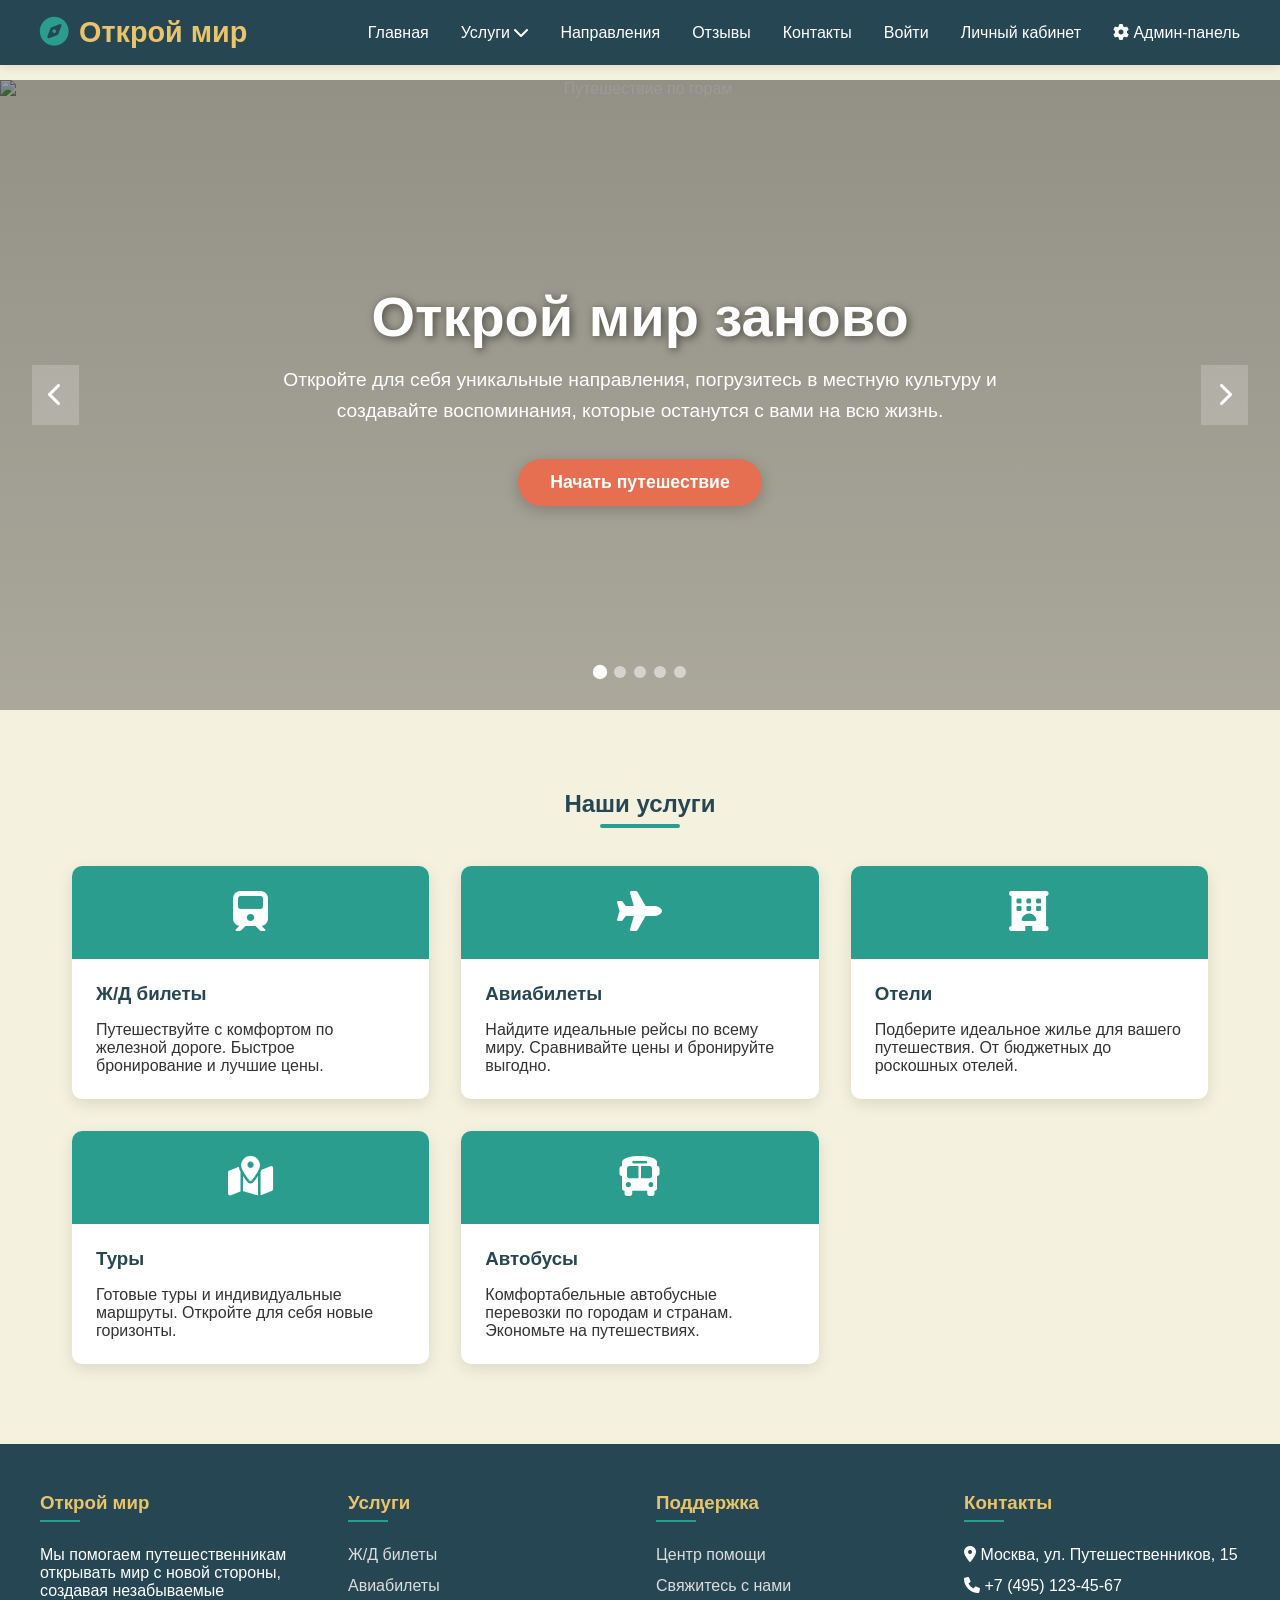
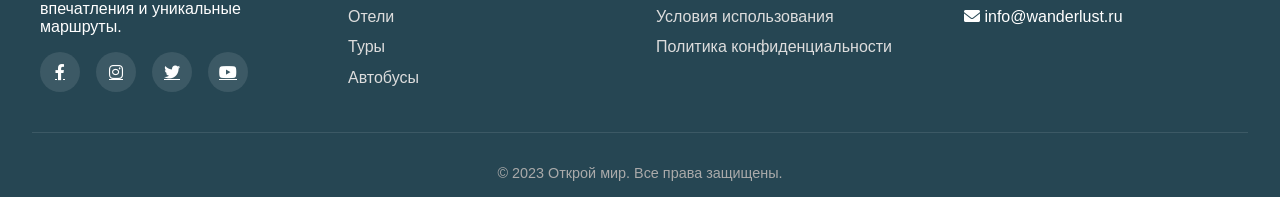
==== index.html @ caade9a3 "Add files via upload" ====
<!DOCTYPE html>
<html lang="ru">
<head>
    <meta charset="UTF-8">
    <meta name="viewport" content="width=device-width, initial-scale=1.0">
    <title>Открой мир</title>
    <link rel="stylesheet" href="style.css">
    <link rel="stylesheet" href="https://cdnjs.cloudflare.com/ajax/libs/font-awesome/6.0.0/css/all.min.css">
    <meta name="yandex-verification" content="4f21a537f930b356" />
    
</head>
<body>
    <header id="header">
        <nav>
            <a href="index.html" class="logo">
                <i class="fas fa-compass"></i>
                Открой мир
            </a>
            <ul class="nav-links">
                <li><a href="index.html">Главная</a></li>
                <li class="dropdown">
                    <a href="#">Услуги <i class="fas fa-chevron-down"></i></a>
                    <div class="dropdown-content">
                        <a href="trains.html"><i class="fas fa-train"></i> Ж/Д билеты</a>
                        <a href="flights.html"><i class="fas fa-plane"></i> Авиабилеты</a>
                        <a href="hotels.html"><i class="fas fa-hotel"></i> Отели</a>
                        <a href="tours.html"><i class="fas fa-map-marked-alt"></i> Туры</a>
                        <a href="buses.html"><i class="fas fa-bus"></i> Автобусы</a>
                    </div>
                </li>
                <li><a href="destinations.html">Направления</a></li>
                <li><a href="reviews.html">Отзывы</a></li>
                <li><a href="#contact">Контакты</a></li>
                <li><a href="login.html">Войти</a></li>
                <li><a href="profile.html">Личный кабинет</a></li>
                <li><a href="admin.html" class="admin-link"><i class="fas fa-cog"></i> Админ-панель</a></li>
            </ul>
            <div class="menu-toggle">
                <i class="fas fa-bars"></i>
            </div>
        </nav>
    </header>

    <div class="page-container">
        <!-- Слайдер -->
        <section class="slider">
            <div class="slides">
                <div class="slide active">
                    <img src="https://i.pinimg.com/1200x/8a/2b/d1/8a2bd1bc0a38f39e1289760da2ba0c3d.jpg" alt="Путешествие по горам" class="slide-image">
                    <div class="slide-content">
                        <h1>Открой мир заново</h1>
                        <p>Откройте для себя уникальные направления, погрузитесь в местную культуру и создавайте воспоминания, которые останутся с вами на всю жизнь.</p>
                        <a href="#services" class="cta-button">Начать путешествие</a>
                    </div>
                </div>
                <div class="slide">
                    <img src="https://avatars.mds.yandex.net/i?id=07c6a19a7b480c568d8cd182309c8db8_l-9245043-images-thumbs&n=13" alt="Природа и горы" class="slide-image">
                    <div class="slide-content">
                        <h1>Новые горизонты</h1>
                        <p>Исследуйте неизведанные места и откройте для себя удивительные уголки нашей планеты.</p>
                        <a href="#services" class="cta-button">Исследовать</a>
                    </div>
                </div>
                <div class="slide">
                    <img src="https://cdn.images.express.co.uk/img/dynamic/25/1200x630/5568655.jpg" alt="Пляж и океан" class="slide-image">
                    <div class="slide-content">
                        <h1>Путешествуйте с комфортом</h1>
                        <p>Мы позаботимся о всех деталях вашего путешествия, чтобы вы могли наслаждаться каждым моментом.</p>
                        <a href="#services" class="cta-button">Подробнее</a>
                    </div>
                </div>
                <div class="slide">
                    <img src="https://i.pinimg.com/736x/02/1e/33/021e33fab73c2cb0a5cd5e0515793493.jpg" alt="Городской пейзаж" class="slide-image">
                    <div class="slide-content">
                        <h1>Города мечты</h1>
                        <p>Откройте для себя самые красивые города мира и погрузитесь в их уникальную атмосферу.</p>
                        <a href="#services" class="cta-button">Узнать больше</a>
                    </div>
                </div>
                <div class="slide">
                    <img src="https://i.pinimg.com/originals/dc/d3/4c/dcd34c302734aabe3c4fcc7e6b33fa7d.jpg" alt="Лес и природа" class="slide-image">
                    <div class="slide-content">
                        <h1>Природные чудеса</h1>
                        <p>Восхититесь красотой природных ландшафтов и откройте для себя скрытые жемчужины нашей планеты.</p>
                        <a href="#services" class="cta-button">Открыть</a>
                    </div>
                </div>
            </div>
            <button class="slider-btn prev-btn">
                <i class="fas fa-chevron-left"></i>
            </button>
            <button class="slider-btn next-btn">
                <i class="fas fa-chevron-right"></i>
            </button>
            <div class="slider-dots"></div>
        </section>

        <section class="services" id="services">
            <h2 class="section-title">Наши услуги</h2>
            <div class="services-grid">
                <a href="trains.html" class="service-card">
                    <div class="service-icon">
                        <i class="fas fa-train"></i>
                    </div>
                    <div class="service-content">
                        <h3>Ж/Д билеты</h3>
                        <p>Путешествуйте с комфортом по железной дороге. Быстрое бронирование и лучшие цены.</p>
                    </div>
                </a>
                <a href="flights.html" class="service-card">
                    <div class="service-icon">
                        <i class="fas fa-plane"></i>
                    </div>
                    <div class="service-content">
                        <h3>Авиабилеты</h3>
                        <p>Найдите идеальные рейсы по всему миру. Сравнивайте цены и бронируйте выгодно.</p>
                    </div>
                </a>
                <a href="hotels.html" class="service-card">
                    <div class="service-icon">
                        <i class="fas fa-hotel"></i>
                    </div>
                    <div class="service-content">
                        <h3>Отели</h3>
                        <p>Подберите идеальное жилье для вашего путешествия. От бюджетных до роскошных отелей.</p>
                    </div>
                </a>
                <a href="tours.html" class="service-card">
                    <div class="service-icon">
                        <i class="fas fa-map-marked-alt"></i>
                    </div>
                    <div class="service-content">
                        <h3>Туры</h3>
                        <p>Готовые туры и индивидуальные маршруты. Откройте для себя новые горизонты.</p>
                    </div>
                </a>
                <a href="buses.html" class="service-card">
                    <div class="service-icon">
                        <i class="fas fa-bus"></i>
                    </div>
                    <div class="service-content">
                        <h3>Автобусы</h3>
                        <p>Комфортабельные автобусные перевозки по городам и странам. Экономьте на путешествиях.</p>
                    </div>
                </a>
            </div>
        </section>
    </div>

    <footer id="contact">
        <div class="footer-content">
            <div class="footer-column">
                <h3>Открой мир</h3>
                <p>Мы помогаем путешественникам открывать мир с новой стороны, создавая незабываемые впечатления и уникальные маршруты.</p>
                <div class="social-links">
                    <a href="#"><i class="fab fa-facebook-f"></i></a>
                    <a href="#"><i class="fab fa-instagram"></i></a>
                    <a href="#"><i class="fab fa-twitter"></i></a>
                    <a href="#"><i class="fab fa-youtube"></i></a>
                </div>
            </div>
            <div class="footer-column">
                <h3>Услуги</h3>
                <ul class="footer-links">
                    <li><a href="trains.html">Ж/Д билеты</a></li>
                    <li><a href="flights.html">Авиабилеты</a></li>
                    <li><a href="hotels.html">Отели</a></li>
                    <li><a href="tours.html">Туры</a></li>
                    <li><a href="buses.html">Автобусы</a></li>
                </ul>
            </div>
            <div class="footer-column">
                <h3>Поддержка</h3>
                <ul class="footer-links">
                    <li><a href="#">Центр помощи</a></li>
                    <li><a href="#">Свяжитесь с нами</a></li>
                    <li><a href="#">Условия использования</a></li>
                    <li><a href="#">Политика конфиденциальности</a></li>
                </ul>
            </div>
            <div class="footer-column">
                <h3>Контакты</h3>
                <ul class="footer-links">
                    <li><i class="fas fa-map-marker-alt"></i> Москва, ул. Путешественников, 15</li>
                    <li><i class="fas fa-phone"></i> +7 (495) 123-45-67</li>
                    <li><i class="fas fa-envelope"></i> info@wanderlust.ru</li>
                </ul>
            </div>
        </div>
        <div class="copyright">
            <p>&copy; 2023 Открой мир. Все права защищены.</p>
        </div>
    </footer>

    <script>
        // Слайдер
        class Slider {
            constructor() {
                this.slides = document.querySelectorAll('.slide');
                this.dotsContainer = document.querySelector('.slider-dots');
                this.prevBtn = document.querySelector('.prev-btn');
                this.nextBtn = document.querySelector('.next-btn');
                this.currentSlide = 0;
                this.autoSlideInterval = null;
                this.autoSlideDelay = 5000;

                this.init();
            }

            init() {
                this.createDots();
                this.addEventListeners();
                this.startAutoSlide();
                this.showSlide(this.currentSlide);
            }

            createDots() {
                this.slides.forEach((_, index) => {
                    const dot = document.createElement('span');
                    dot.classList.add('dot');
                    if (index === 0) dot.classList.add('active');
                    dot.addEventListener('click', () => this.showSlide(index));
                    this.dotsContainer.appendChild(dot);
                });
            }

            addEventListeners() {
                this.prevBtn.addEventListener('click', () => this.prevSlide());
                this.nextBtn.addEventListener('click', () => this.nextSlide());

                // Пауза авто-переключения при наведении
                const slider = document.querySelector('.slider');
                slider.addEventListener('mouseenter', () => this.stopAutoSlide());
                slider.addEventListener('mouseleave', () => this.startAutoSlide());
            }

            showSlide(index) {
                this.slides.forEach(slide => slide.classList.remove('active'));
                document.querySelectorAll('.dot').forEach(dot => dot.classList.remove('active'));

                this.currentSlide = index;
                this.slides[this.currentSlide].classList.add('active');
                document.querySelectorAll('.dot')[this.currentSlide].classList.add('active');
            }

            nextSlide() {
                let next = this.currentSlide + 1;
                if (next >= this.slides.length) next = 0;
                this.showSlide(next);
            }

            prevSlide() {
                let prev = this.currentSlide - 1;
                if (prev < 0) prev = this.slides.length - 1;
                this.showSlide(prev);
            }

            startAutoSlide() {
                this.autoSlideInterval = setInterval(() => {
                    this.nextSlide();
                }, this.autoSlideDelay);
            }

            stopAutoSlide() {
                if (this.autoSlideInterval) {
                    clearInterval(this.autoSlideInterval);
                }
            }
        }

        // Инициализация слайдера
        document.addEventListener('DOMContentLoaded', () => {
            new Slider();
        });

        // Существующий код
        document.querySelector('.menu-toggle').addEventListener('click', function() {
            document.querySelector('.nav-links').classList.toggle('active');
        });

        window.addEventListener('scroll', function() {
            const header = document.getElementById('header');
            if (window.scrollY > 50) {
                header.classList.add('header-scrolled');
            } else {
                header.classList.remove('header-scrolled');
            }
        });

        document.querySelectorAll('a[href^="#"]').forEach(anchor => {
            anchor.addEventListener('click', function(e) {
                e.preventDefault();
                
                const targetId = this.getAttribute('href');
                if (targetId === '#') return;
                
                const targetElement = document.querySelector(targetId);
                if (targetElement) {
                    window.scrollTo({
                        top: targetElement.offsetTop - 80,
                        behavior: 'smooth'
                    });
                    document.querySelector('.nav-links').classList.remove('active');
                }
            });
        });

        function checkVisibility() {
            const cards = document.querySelectorAll('.service-card');
            
            cards.forEach((card, index) => {
                const rect = card.getBoundingClientRect();
                const isVisible = rect.top < window.innerHeight - 100;
                
                if (isVisible) {
                    setTimeout(() => {
                        card.classList.add('visible');
                    }, index * 200);
                }
            });
        }

        checkVisibility();
        window.addEventListener('scroll', checkVisibility);
    </script>
</body>
</html>
---- style.css ----
:root {
    --primary: #2A9D8F;
    --secondary: #E9C46A;
    --accent: #E76F51;
    --dark: #264653;
    --light: #F4F1DE;
    --text: #333333;
}

* {
    margin: 0;
    padding: 0;
    box-sizing: border-box;
    font-family: 'Segoe UI', Tahoma, Geneva, Verdana, sans-serif;
}

body {
    background-color: var(--light);
    color: var(--text);
    overflow-x: hidden;
}

/* Header & Navigation */
header {
    background-color: var(--dark);
    color: white;
    padding: 1rem 2rem;
    position: fixed;
    width: 100%;
    top: 0;
    z-index: 1000;
    box-shadow: 0 2px 10px rgba(0, 0, 0, 0.1);
    transition: all 0.3s ease;
}

.header-scrolled {
    padding: 0.5rem 2rem;
    background-color: rgba(38, 70, 83, 0.95);
}

nav {
    display: flex;
    justify-content: space-between;
    align-items: center;
    max-width: 1200px;
    margin: 0 auto;
}

.logo {
    font-size: 1.8rem;
    font-weight: 700;
    color: var(--secondary);
    display: flex;
    align-items: center;
    text-decoration: none;
}

.logo i {
    margin-right: 10px;
    color: var(--primary);
}

.nav-links {
    display: flex;
    list-style: none;
}

.nav-links li {
    margin-left: 2rem;
    position: relative;
}

.nav-links a {
    color: white;
    text-decoration: none;
    font-weight: 500;
    transition: color 0.3s;
    position: relative;
}

.nav-links a:hover {
    color: var(--secondary);
}

.nav-links a::after {
    content: '';
    position: absolute;
    width: 0;
    height: 2px;
    bottom: -5px;
    left: 0;
    background-color: var(--secondary);
    transition: width 0.3s;
}

.nav-links a:hover::after {
    width: 100%;
}

.dropdown {
    position: relative;
}

.dropdown-content {
    display: none;
    position: absolute;
    background-color: white;
    min-width: 200px;
    box-shadow: 0 8px 16px rgba(0,0,0,0.2);
    z-index: 1;
    border-radius: 5px;
    top: 100%;
    left: 0;
}

.dropdown-content a {
    color: var(--dark);
    padding: 12px 16px;
    text-decoration: none;
    display: block;
    transition: background-color 0.3s;
}

.dropdown-content a:hover {
    background-color: var(--light);
    color: var(--dark);
}

.dropdown:hover .dropdown-content {
    display: block;
}

.menu-toggle {
    display: none;
    cursor: pointer;
    font-size: 1.5rem;
}

/* Page Container */
.page-container {
    margin-top: 80px;
    min-height: calc(100vh - 200px);
}

/* Slider Section */
.slider {
    position: relative;
    height: 70vh;
    overflow: hidden;
}

.slides {
    position: relative;
    width: 100%;
    height: 100%;
}

.slide {
    position: absolute;
    top: 0;
    left: 0;
    width: 100%;
    height: 100%;
    opacity: 0;
    transition: opacity 1s ease-in-out;
    display: flex;
    align-items: center;
    justify-content: center;
    text-align: center;
    color: white;
}

.slide.active {
    opacity: 1;
}

.slide-image {
    position: absolute;
    top: 0;
    left: 0;
    width: 100%;
    height: 100%;
    object-fit: cover;
    z-index: -1;
}

.slide::after {
    content: '';
    position: absolute;
    top: 0;
    left: 0;
    width: 100%;
    height: 100%;
    background: linear-gradient(rgba(0, 0, 0, 0.4), rgba(0, 0, 0, 0.3));
    z-index: 0;
}

.slide-content {
    max-width: 800px;
    padding: 0 2rem;
    animation: fadeInUp 1s ease-out;
    position: relative;
    z-index: 1;
}

.slide h1 {
    font-size: 3.5rem;
    margin-bottom: 1rem;
    text-shadow: 2px 2px 8px rgba(0, 0, 0, 0.5);
}

.slide p {
    font-size: 1.2rem;
    margin-bottom: 2rem;
    line-height: 1.6;
}

.cta-button {
    display: inline-block;
    background-color: var(--accent);
    color: white;
    padding: 0.8rem 2rem;
    border-radius: 50px;
    text-decoration: none;
    font-weight: 600;
    font-size: 1.1rem;
    transition: all 0.3s;
    box-shadow: 0 4px 15px rgba(0, 0, 0, 0.2);
}

.cta-button:hover {
    background-color: var(--primary);
    transform: translateY(-3px);
    box-shadow: 0 6px 20px rgba(0, 0, 0, 0.3);
}

.slider-btn {
    position: absolute;
    top: 50%;
    transform: translateY(-50%);
    background: rgba(255, 255, 255, 0.2);
    border: none;
    color: white;
    font-size: 1.5rem;
    padding: 1rem;
    cursor: pointer;
    transition: all 0.3s;
    backdrop-filter: blur(5px);
    z-index: 10;
}

.slider-btn:hover {
    background: rgba(255, 255, 255, 0.3);
}

.prev-btn {
    left: 2rem;
}

.next-btn {
    right: 2rem;
}

.slider-dots {
    position: absolute;
    bottom: 2rem;
    left: 50%;
    transform: translateX(-50%);
    display: flex;
    gap: 0.5rem;
    z-index: 10;
}

.dot {
    width: 12px;
    height: 12px;
    border-radius: 50%;
    background: rgba(255, 255, 255, 0.5);
    cursor: pointer;
    transition: all 0.3s;
}

.dot.active {
    background: white;
    transform: scale(1.2);
}

/* Services Section */
.services {
    padding: 5rem 2rem;
    max-width: 1200px;
    margin: 0 auto;
}

.section-title {
    text-align: center;
    margin-bottom: 3rem;
    color: var(--dark);
    position: relative;
}

.section-title::after {
    content: '';
    position: absolute;
    width: 80px;
    height: 4px;
    background-color: var(--primary);
    bottom: -10px;
    left: 50%;
    transform: translateX(-50%);
    border-radius: 2px;
}

.services-grid {
    display: grid;
    grid-template-columns: repeat(auto-fit, minmax(300px, 1fr));
    gap: 2rem;
}

.service-card {
    background: white;
    border-radius: 10px;
    overflow: hidden;
    box-shadow: 0 5px 15px rgba(0, 0, 0, 0.1);
    transition: transform 0.3s, box-shadow 0.3s;
    text-decoration: none;
    color: inherit;
    display: block;
    opacity: 0;
    transform: translateY(30px);
}

.service-card.visible {
    opacity: 1;
    transform: translateY(0);
}

.service-card:hover {
    transform: translateY(-10px);
    box-shadow: 0 15px 30px rgba(0, 0, 0, 0.15);
}

.service-icon {
    background-color: var(--primary);
    color: white;
    font-size: 2.5rem;
    padding: 1.5rem;
    text-align: center;
}

.service-content {
    padding: 1.5rem;
}

.service-content h3 {
    margin-bottom: 1rem;
    color: var(--dark);
}

/* Footer */
footer {
    background-color: var(--dark);
    color: white;
    padding: 3rem 2rem 1rem;
}

.footer-content {
    max-width: 1200px;
    margin: 0 auto;
    display: grid;
    grid-template-columns: repeat(auto-fit, minmax(250px, 1fr));
    gap: 2rem;
    margin-bottom: 2rem;
}

.footer-column h3 {
    margin-bottom: 1.5rem;
    color: var(--secondary);
    position: relative;
    padding-bottom: 0.5rem;
}

.footer-column h3::after {
    content: '';
    position: absolute;
    left: 0;
    bottom: 0;
    width: 40px;
    height: 2px;
    background-color: var(--primary);
}

.footer-links {
    list-style: none;
}

.footer-links li {
    margin-bottom: 0.8rem;
}

.footer-links a {
    color: #ddd;
    text-decoration: none;
    transition: color 0.3s;
}

.footer-links a:hover {
    color: var(--secondary);
}

.social-links {
    display: flex;
    gap: 1rem;
    margin-top: 1rem;
}

.social-links a {
    display: flex;
    align-items: center;
    justify-content: center;
    width: 40px;
    height: 40px;
    background-color: rgba(255, 255, 255, 0.1);
    border-radius: 50%;
    color: white;
    transition: all 0.3s;
}

.social-links a:hover {
    background-color: var(--primary);
    transform: translateY(-3px);
}

.copyright {
    text-align: center;
    padding-top: 2rem;
    border-top: 1px solid rgba(255, 255, 255, 0.1);
    font-size: 0.9rem;
    color: #aaa;
}

/* Animations */
@keyframes fadeInUp {
    from {
        opacity: 0;
        transform: translateY(30px);
    }
    to {
        opacity: 1;
        transform: translateY(0);
    }
}

/* Responsive Design */
@media (max-width: 768px) {
    .nav-links {
        display: none;
        position: absolute;
        top: 100%;
        left: 0;
        width: 100%;
        background-color: var(--dark);
        flex-direction: column;
        padding: 1rem 0;
        box-shadow: 0 5px 10px rgba(0, 0, 0, 0.1);
    }

    .nav-links.active {
        display: flex;
    }

    .nav-links li {
        margin: 0.5rem 2rem;
    }

    .dropdown-content {
        position: static;
        box-shadow: none;
        background-color: rgba(255, 255, 255, 0.1);
    }

    .dropdown-content a {
        color: white;
        padding-left: 2rem;
    }

    .menu-toggle {
        display: block;
    }

    .slider {
        height: 60vh;
    }

    .slide h1 {
        font-size: 2.5rem;
    }

    .slider-btn {
        padding: 0.7rem;
        font-size: 1.2rem;
    }

    .prev-btn {
        left: 1rem;
    }

    .next-btn {
        right: 1rem;
    }
}

@media (max-width: 480px) {
    .slider {
        height: 50vh;
    }
    
    .slide h1 {
        font-size: 2rem;
    }
    
    .slide p {
        font-size: 1rem;
    }
    
    .cta-button {
        padding: 0.6rem 1.5rem;
        font-size: 1rem;
    }
}
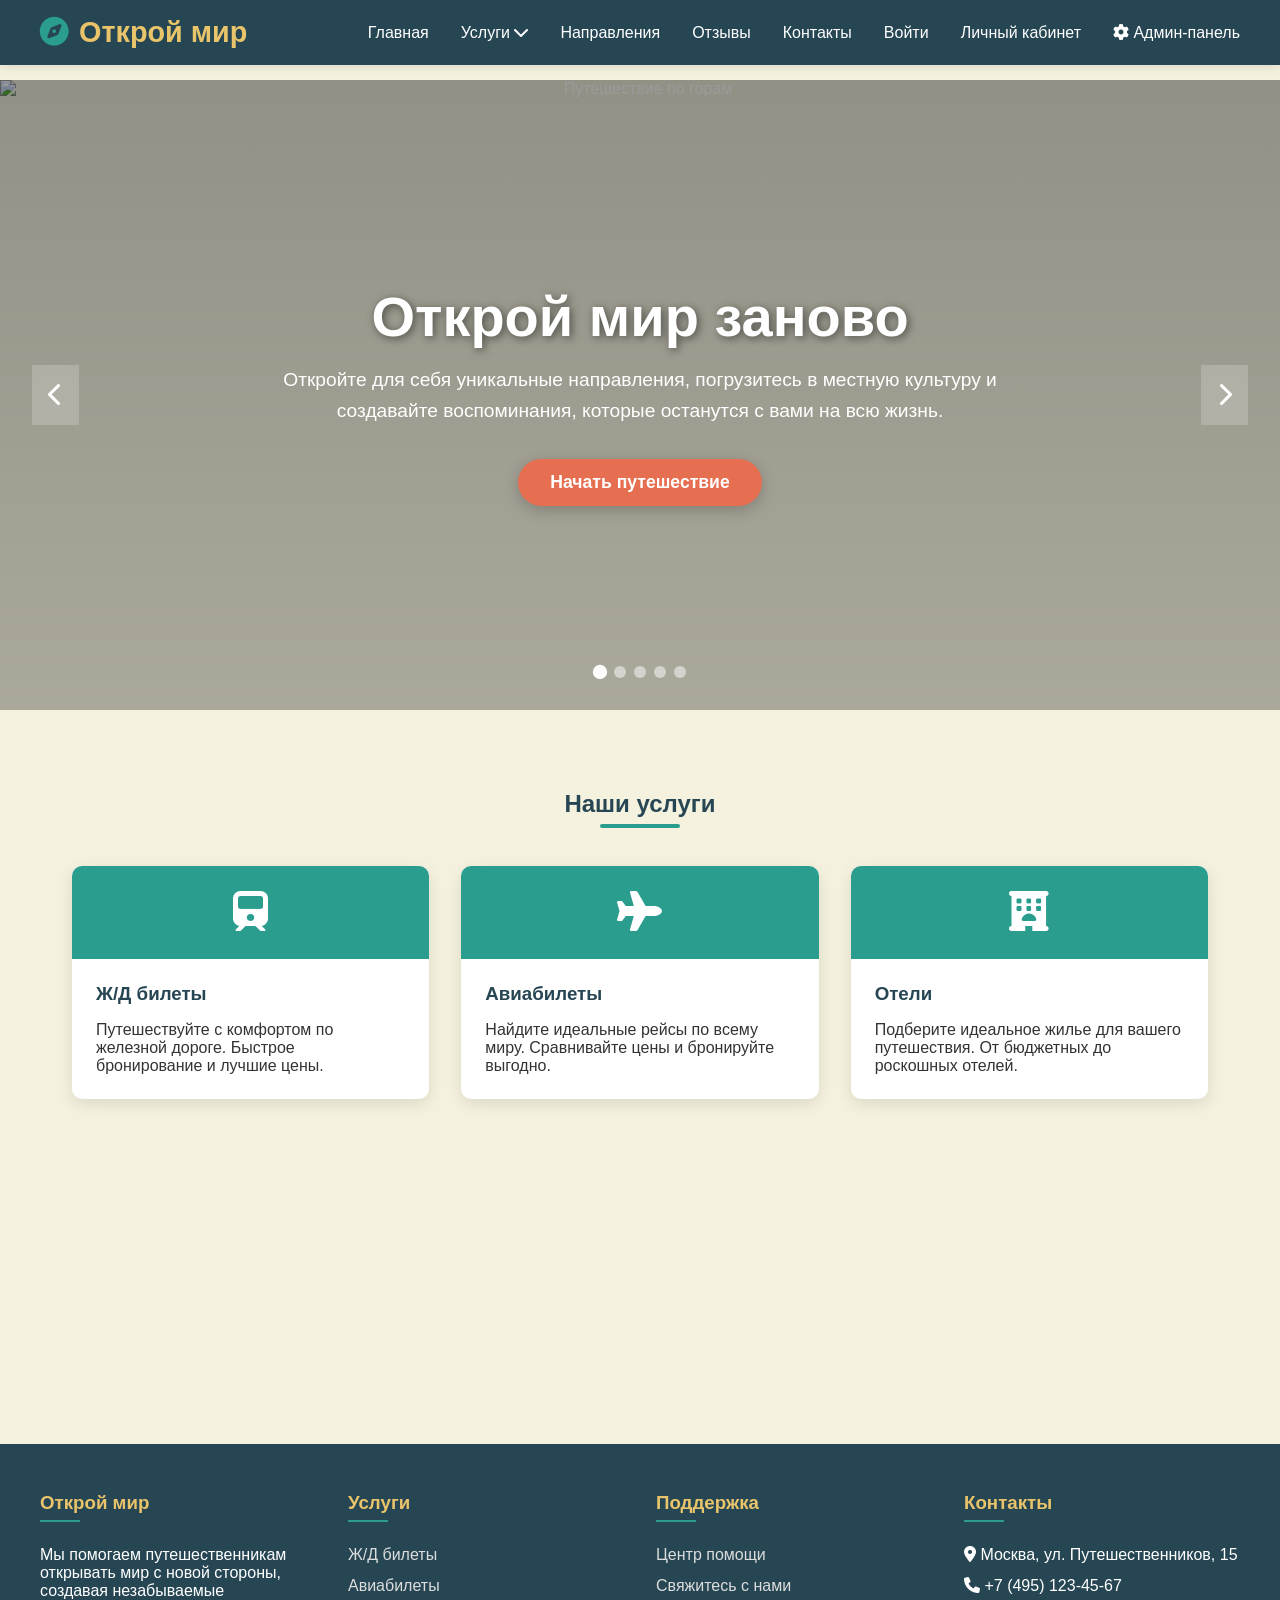
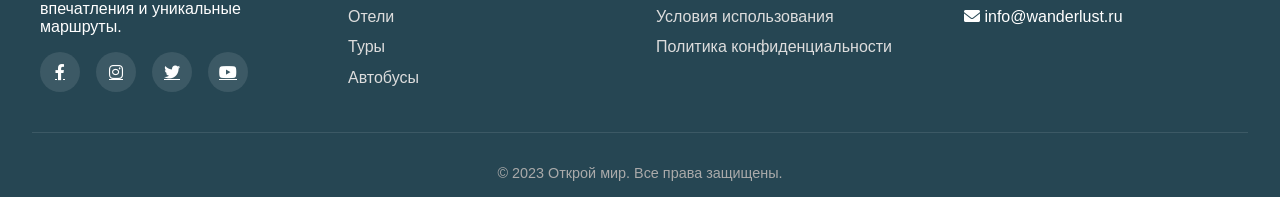
==== commit 4b54e2d8: "Add files via upload" ====
--- a/index.html
+++ b/index.html
@@ -6,7 +6,24 @@
     <title>Открой мир</title>
     <link rel="stylesheet" href="style.css">
     <link rel="stylesheet" href="https://cdnjs.cloudflare.com/ajax/libs/font-awesome/6.0.0/css/all.min.css">
-    <meta name="yandex-verification" content="4f21a537f930b356" />
+    <meta name="yandex-verification" content="91769b76bea837dd" />
+    
+<!-- Yandex.Metrika counter -->
+<script type="text/javascript">
+    (function(m,e,t,r,i,k,a){
+        m[i]=m[i]||function(){(m[i].a=m[i].a||[]).push(arguments)};
+        m[i].l=1*new Date();
+        for (var j = 0; j < document.scripts.length; j++) {if (document.scripts[j].src === r) { return; }}
+        k=e.createElement(t),a=e.getElementsByTagName(t)[0],k.async=1,k.src=r,a.parentNode.insertBefore(k,a)
+    })(window, document,'script','https://mc.yandex.ru/metrika/tag.js?id=107732237', 'ym');
+
+    ym(107732237, 'init', {ssr:true, webvisor:true, clickmap:true, ecommerce:"dataLayer", referrer: document.referrer, url: location.href, accurateTrackBounce:true, trackLinks:true});
+</script>
+<noscript><div><img src="https://mc.yandex.ru/watch/107732237" style="position:absolute; left:-9999px;" alt="" /></div></noscript>
+<!-- /Yandex.Metrika counter -->
+
+
+
     
 </head>
 <body>
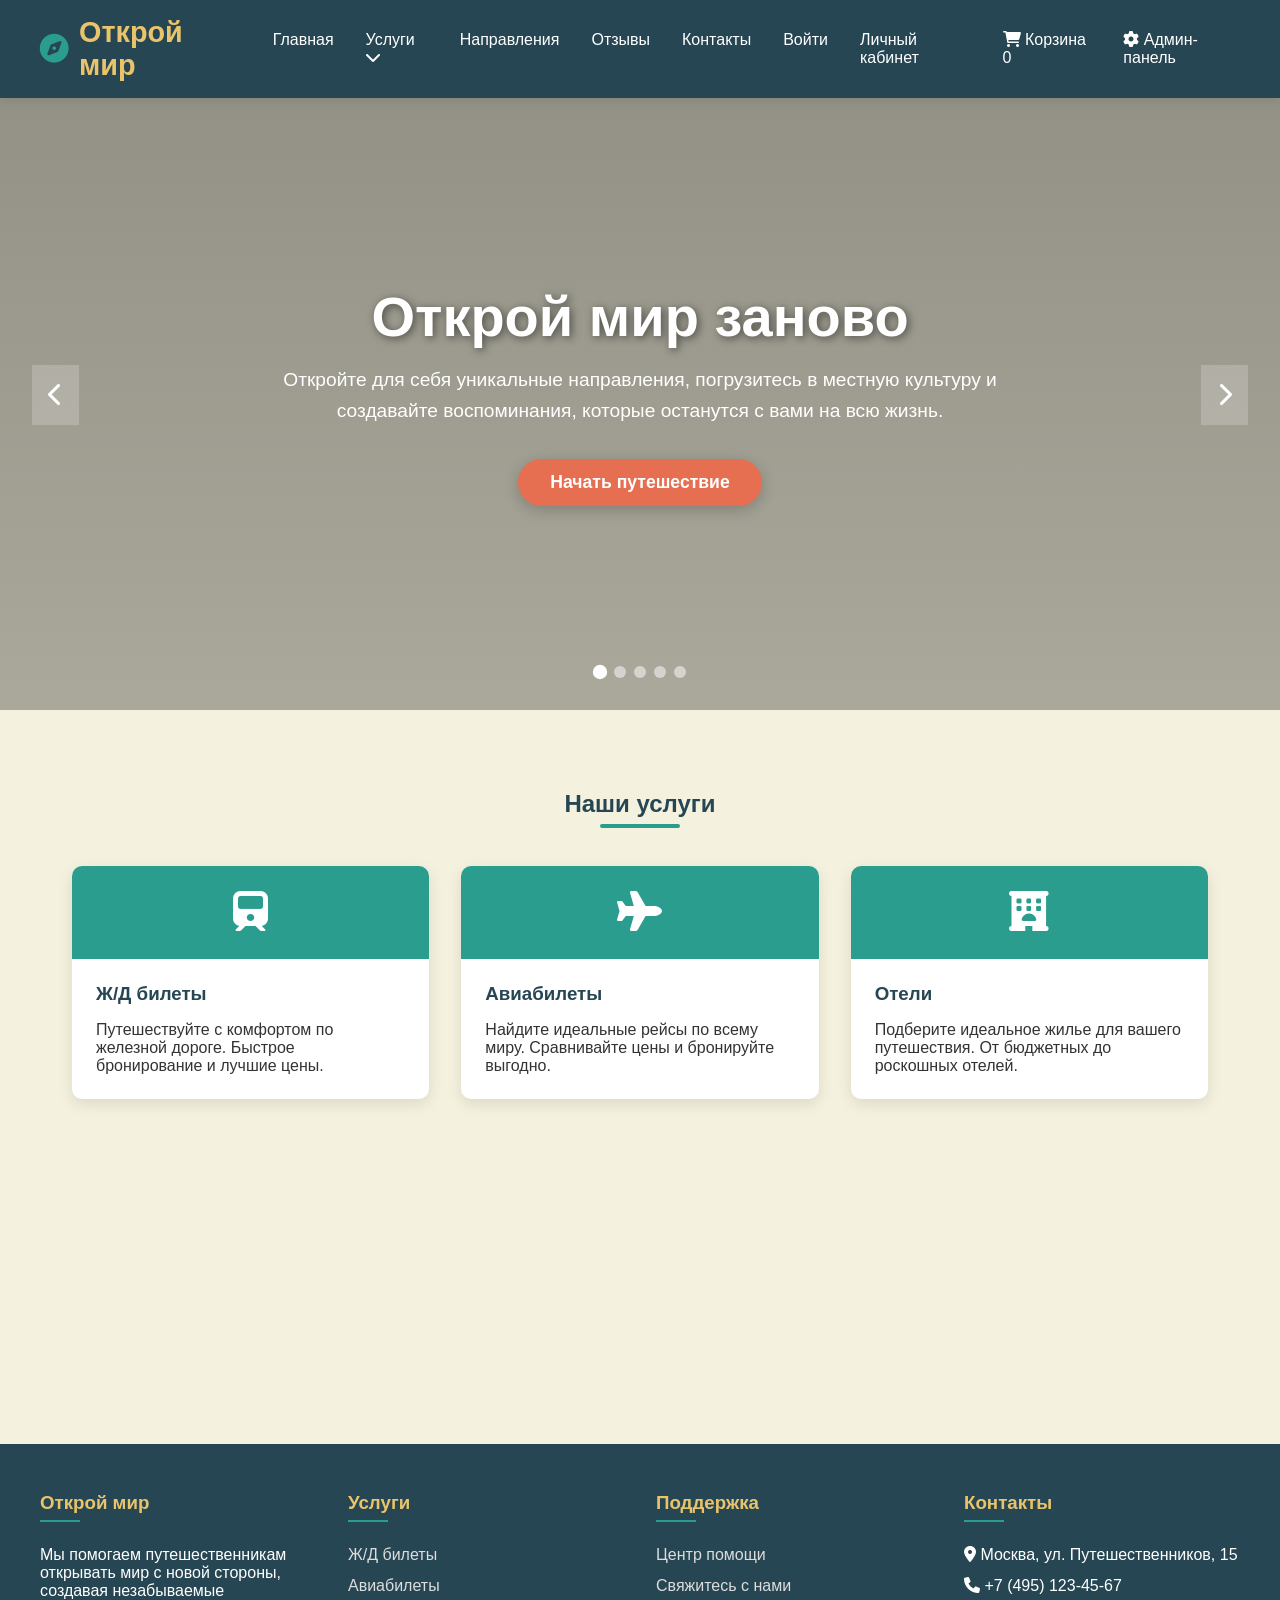
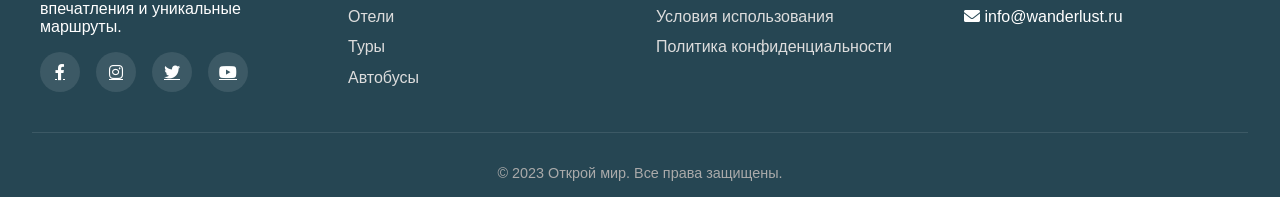
==== commit a3097103: "Update index.html" ====
--- a/index.html
+++ b/index.html
@@ -5,34 +5,27 @@
     <meta name="viewport" content="width=device-width, initial-scale=1.0">
     <title>Открой мир</title>
     <link rel="stylesheet" href="style.css">
+    <link rel="stylesheet" href="cart.css">
     <link rel="stylesheet" href="https://cdnjs.cloudflare.com/ajax/libs/font-awesome/6.0.0/css/all.min.css">
     <meta name="yandex-verification" content="91769b76bea837dd" />
+    <meta name="robots" content="index, follow">
+    <meta name="description" content="Открой мир — ваш надёжный помощник в путешествиях. Авиабилеты, Ж/Д билеты, отели, туры и автобусы по лучшим ценам. Планируйте путешествия с нами!">
     
-<!-- Yandex.Metrika counter -->
-<script type="text/javascript">
-    (function(m,e,t,r,i,k,a){
-        m[i]=m[i]||function(){(m[i].a=m[i].a||[]).push(arguments)};
-        m[i].l=1*new Date();
-        for (var j = 0; j < document.scripts.length; j++) {if (document.scripts[j].src === r) { return; }}
-        k=e.createElement(t),a=e.getElementsByTagName(t)[0],k.async=1,k.src=r,a.parentNode.insertBefore(k,a)
-    })(window, document,'script','https://mc.yandex.ru/metrika/tag.js?id=107732237', 'ym');
-
-    ym(107732237, 'init', {ssr:true, webvisor:true, clickmap:true, ecommerce:"dataLayer", referrer: document.referrer, url: location.href, accurateTrackBounce:true, trackLinks:true});
-</script>
-<noscript><div><img src="https://mc.yandex.ru/watch/107732237" style="position:absolute; left:-9999px;" alt="" /></div></noscript>
-<!-- /Yandex.Metrika counter -->
-
-
-
-    
+    <!-- Yandex.Metrika counter -->
+    <script type="text/javascript">
+        (function(m,e,t,r,i,k,a){m[i]=m[i]||function(){(m[i].a=m[i].a||[]).push(arguments)};m[i].l=1*new Date();for(var j=0;j<document.scripts.length;j++){if(document.scripts[j].src===r){return;}}k=e.createElement(t),a=e.getElementsByTagName(t)[0],k.async=1,k.src=r,a.parentNode.insertBefore(k,a)})(window,document,'script','https://mc.yandex.ru/metrika/tag.js?id=107732237', 'ym');
+        ym(107732237, 'init', {ssr:true, webvisor:true, clickmap:true, ecommerce:"dataLayer", referrer: document.referrer, url: location.href, accurateTrackBounce:true, trackLinks:true});
+    </script>
+    <noscript><div><img src="https://mc.yandex.ru/watch/107732237" style="position:absolute; left:-9999px;" alt="" /></div></noscript>
+    <!-- /Yandex.Metrika counter -->
+    <!-- Google tag (gtag.js) -->
+    <script async src="https://www.googletagmanager.com/gtag/js?id=G-TBL321M1W8"></script>
+    <script>window.dataLayer=window.dataLayer||[];function gtag(){dataLayer.push(arguments);}gtag('js',new Date());gtag('config','G-TBL321M1W8');</script>
 </head>
 <body>
     <header id="header">
         <nav>
-            <a href="index.html" class="logo">
-                <i class="fas fa-compass"></i>
-                Открой мир
-            </a>
+            <a href="index.html" class="logo"><i class="fas fa-compass"></i> Открой мир</a>
             <ul class="nav-links">
                 <li><a href="index.html">Главная</a></li>
                 <li class="dropdown">
@@ -50,11 +43,10 @@
                 <li><a href="#contact">Контакты</a></li>
                 <li><a href="login.html">Войти</a></li>
                 <li><a href="profile.html">Личный кабинет</a></li>
+                <li><a href="cart.html"><i class="fas fa-shopping-cart"></i> Корзина <span class="cart-count">0</span></a></li>
                 <li><a href="admin.html" class="admin-link"><i class="fas fa-cog"></i> Админ-панель</a></li>
             </ul>
-            <div class="menu-toggle">
-                <i class="fas fa-bars"></i>
-            </div>
+            <div class="menu-toggle"><i class="fas fa-bars"></i></div>
         </nav>
     </header>
 
@@ -103,62 +95,34 @@
                     </div>
                 </div>
             </div>
-            <button class="slider-btn prev-btn">
-                <i class="fas fa-chevron-left"></i>
-            </button>
-            <button class="slider-btn next-btn">
-                <i class="fas fa-chevron-right"></i>
-            </button>
+            <button class="slider-btn prev-btn"><i class="fas fa-chevron-left"></i></button>
+            <button class="slider-btn next-btn"><i class="fas fa-chevron-right"></i></button>
             <div class="slider-dots"></div>
         </section>
 
+        <!-- Услуги -->
         <section class="services" id="services">
             <h2 class="section-title">Наши услуги</h2>
             <div class="services-grid">
                 <a href="trains.html" class="service-card">
-                    <div class="service-icon">
-                        <i class="fas fa-train"></i>
-                    </div>
-                    <div class="service-content">
-                        <h3>Ж/Д билеты</h3>
-                        <p>Путешествуйте с комфортом по железной дороге. Быстрое бронирование и лучшие цены.</p>
-                    </div>
+                    <div class="service-icon"><i class="fas fa-train"></i></div>
+                    <div class="service-content"><h3>Ж/Д билеты</h3><p>Путешествуйте с комфортом по железной дороге. Быстрое бронирование и лучшие цены.</p></div>
                 </a>
                 <a href="flights.html" class="service-card">
-                    <div class="service-icon">
-                        <i class="fas fa-plane"></i>
-                    </div>
-                    <div class="service-content">
-                        <h3>Авиабилеты</h3>
-                        <p>Найдите идеальные рейсы по всему миру. Сравнивайте цены и бронируйте выгодно.</p>
-                    </div>
+                    <div class="service-icon"><i class="fas fa-plane"></i></div>
+                    <div class="service-content"><h3>Авиабилеты</h3><p>Найдите идеальные рейсы по всему миру. Сравнивайте цены и бронируйте выгодно.</p></div>
                 </a>
                 <a href="hotels.html" class="service-card">
-                    <div class="service-icon">
-                        <i class="fas fa-hotel"></i>
-                    </div>
-                    <div class="service-content">
-                        <h3>Отели</h3>
-                        <p>Подберите идеальное жилье для вашего путешествия. От бюджетных до роскошных отелей.</p>
-                    </div>
+                    <div class="service-icon"><i class="fas fa-hotel"></i></div>
+                    <div class="service-content"><h3>Отели</h3><p>Подберите идеальное жилье для вашего путешествия. От бюджетных до роскошных отелей.</p></div>
                 </a>
                 <a href="tours.html" class="service-card">
-                    <div class="service-icon">
-                        <i class="fas fa-map-marked-alt"></i>
-                    </div>
-                    <div class="service-content">
-                        <h3>Туры</h3>
-                        <p>Готовые туры и индивидуальные маршруты. Откройте для себя новые горизонты.</p>
-                    </div>
+                    <div class="service-icon"><i class="fas fa-map-marked-alt"></i></div>
+                    <div class="service-content"><h3>Туры</h3><p>Готовые туры и индивидуальные маршруты. Откройте для себя новые горизонты.</p></div>
                 </a>
                 <a href="buses.html" class="service-card">
-                    <div class="service-icon">
-                        <i class="fas fa-bus"></i>
-                    </div>
-                    <div class="service-content">
-                        <h3>Автобусы</h3>
-                        <p>Комфортабельные автобусные перевозки по городам и странам. Экономьте на путешествиях.</p>
-                    </div>
+                    <div class="service-icon"><i class="fas fa-bus"></i></div>
+                    <div class="service-content"><h3>Автобусы</h3><p>Комфортабельные автобусные перевозки по городам и странам. Экономьте на путешествиях.</p></div>
                 </a>
             </div>
         </section>
@@ -166,51 +130,17 @@
 
     <footer id="contact">
         <div class="footer-content">
-            <div class="footer-column">
-                <h3>Открой мир</h3>
-                <p>Мы помогаем путешественникам открывать мир с новой стороны, создавая незабываемые впечатления и уникальные маршруты.</p>
-                <div class="social-links">
-                    <a href="#"><i class="fab fa-facebook-f"></i></a>
-                    <a href="#"><i class="fab fa-instagram"></i></a>
-                    <a href="#"><i class="fab fa-twitter"></i></a>
-                    <a href="#"><i class="fab fa-youtube"></i></a>
-                </div>
-            </div>
-            <div class="footer-column">
-                <h3>Услуги</h3>
-                <ul class="footer-links">
-                    <li><a href="trains.html">Ж/Д билеты</a></li>
-                    <li><a href="flights.html">Авиабилеты</a></li>
-                    <li><a href="hotels.html">Отели</a></li>
-                    <li><a href="tours.html">Туры</a></li>
-                    <li><a href="buses.html">Автобусы</a></li>
-                </ul>
-            </div>
-            <div class="footer-column">
-                <h3>Поддержка</h3>
-                <ul class="footer-links">
-                    <li><a href="#">Центр помощи</a></li>
-                    <li><a href="#">Свяжитесь с нами</a></li>
-                    <li><a href="#">Условия использования</a></li>
-                    <li><a href="#">Политика конфиденциальности</a></li>
-                </ul>
-            </div>
-            <div class="footer-column">
-                <h3>Контакты</h3>
-                <ul class="footer-links">
-                    <li><i class="fas fa-map-marker-alt"></i> Москва, ул. Путешественников, 15</li>
-                    <li><i class="fas fa-phone"></i> +7 (495) 123-45-67</li>
-                    <li><i class="fas fa-envelope"></i> info@wanderlust.ru</li>
-                </ul>
-            </div>
+            <div class="footer-column"><h3>Открой мир</h3><p>Мы помогаем путешественникам открывать мир с новой стороны, создавая незабываемые впечатления и уникальные маршруты.</p><div class="social-links"><a href="#"><i class="fab fa-facebook-f"></i></a><a href="#"><i class="fab fa-instagram"></i></a><a href="#"><i class="fab fa-twitter"></i></a><a href="#"><i class="fab fa-youtube"></i></a></div></div>
+            <div class="footer-column"><h3>Услуги</h3><ul class="footer-links"><li><a href="trains.html">Ж/Д билеты</a></li><li><a href="flights.html">Авиабилеты</a></li><li><a href="hotels.html">Отели</a></li><li><a href="tours.html">Туры</a></li><li><a href="buses.html">Автобусы</a></li></ul></div>
+            <div class="footer-column"><h3>Поддержка</h3><ul class="footer-links"><li><a href="#">Центр помощи</a></li><li><a href="#">Свяжитесь с нами</a></li><li><a href="#">Условия использования</a></li><li><a href="#">Политика конфиденциальности</a></li></ul></div>
+            <div class="footer-column"><h3>Контакты</h3><ul class="footer-links"><li><i class="fas fa-map-marker-alt"></i> Москва, ул. Путешественников, 15</li><li><i class="fas fa-phone"></i> +7 (495) 123-45-67</li><li><i class="fas fa-envelope"></i> info@wanderlust.ru</li></ul></div>
         </div>
-        <div class="copyright">
-            <p>&copy; 2023 Открой мир. Все права защищены.</p>
-        </div>
+        <div class="copyright"><p>&copy; 2023 Открой мир. Все права защищены.</p></div>
     </footer>
 
+    <script src="cart.js"></script>
     <script>
-        // Слайдер
+        // Слайдер (код из вашего исходного index.html)
         class Slider {
             constructor() {
                 this.slides = document.querySelectorAll('.slide');
@@ -220,17 +150,14 @@
                 this.currentSlide = 0;
                 this.autoSlideInterval = null;
                 this.autoSlideDelay = 5000;
-
                 this.init();
             }
-
             init() {
                 this.createDots();
                 this.addEventListeners();
                 this.startAutoSlide();
                 this.showSlide(this.currentSlide);
             }
-
             createDots() {
                 this.slides.forEach((_, index) => {
                     const dot = document.createElement('span');
@@ -240,105 +167,70 @@
                     this.dotsContainer.appendChild(dot);
                 });
             }
-
             addEventListeners() {
                 this.prevBtn.addEventListener('click', () => this.prevSlide());
                 this.nextBtn.addEventListener('click', () => this.nextSlide());
-
-                // Пауза авто-переключения при наведении
                 const slider = document.querySelector('.slider');
                 slider.addEventListener('mouseenter', () => this.stopAutoSlide());
                 slider.addEventListener('mouseleave', () => this.startAutoSlide());
             }
-
             showSlide(index) {
                 this.slides.forEach(slide => slide.classList.remove('active'));
                 document.querySelectorAll('.dot').forEach(dot => dot.classList.remove('active'));
-
                 this.currentSlide = index;
                 this.slides[this.currentSlide].classList.add('active');
                 document.querySelectorAll('.dot')[this.currentSlide].classList.add('active');
             }
-
             nextSlide() {
                 let next = this.currentSlide + 1;
                 if (next >= this.slides.length) next = 0;
                 this.showSlide(next);
             }
-
             prevSlide() {
                 let prev = this.currentSlide - 1;
                 if (prev < 0) prev = this.slides.length - 1;
                 this.showSlide(prev);
             }
-
             startAutoSlide() {
-                this.autoSlideInterval = setInterval(() => {
-                    this.nextSlide();
-                }, this.autoSlideDelay);
-            }
-
+                this.autoSlideInterval = setInterval(() => this.nextSlide(), this.autoSlideDelay);
+            }
             stopAutoSlide() {
-                if (this.autoSlideInterval) {
-                    clearInterval(this.autoSlideInterval);
-                }
+                if (this.autoSlideInterval) clearInterval(this.autoSlideInterval);
             }
         }
-
-        // Инициализация слайдера
-        document.addEventListener('DOMContentLoaded', () => {
-            new Slider();
-        });
-
-        // Существующий код
+        document.addEventListener('DOMContentLoaded', () => { new Slider(); });
+
         document.querySelector('.menu-toggle').addEventListener('click', function() {
             document.querySelector('.nav-links').classList.toggle('active');
         });
-
         window.addEventListener('scroll', function() {
             const header = document.getElementById('header');
-            if (window.scrollY > 50) {
-                header.classList.add('header-scrolled');
-            } else {
-                header.classList.remove('header-scrolled');
-            }
+            if (window.scrollY > 50) header.classList.add('header-scrolled');
+            else header.classList.remove('header-scrolled');
         });
-
         document.querySelectorAll('a[href^="#"]').forEach(anchor => {
             anchor.addEventListener('click', function(e) {
                 e.preventDefault();
-                
                 const targetId = this.getAttribute('href');
                 if (targetId === '#') return;
-                
                 const targetElement = document.querySelector(targetId);
                 if (targetElement) {
-                    window.scrollTo({
-                        top: targetElement.offsetTop - 80,
-                        behavior: 'smooth'
-                    });
+                    window.scrollTo({ top: targetElement.offsetTop - 80, behavior: 'smooth' });
                     document.querySelector('.nav-links').classList.remove('active');
                 }
             });
         });
-
         function checkVisibility() {
             const cards = document.querySelectorAll('.service-card');
-            
             cards.forEach((card, index) => {
                 const rect = card.getBoundingClientRect();
-                const isVisible = rect.top < window.innerHeight - 100;
-                
-                if (isVisible) {
-                    setTimeout(() => {
-                        card.classList.add('visible');
-                    }, index * 200);
+                if (rect.top < window.innerHeight - 100) {
+                    setTimeout(() => card.classList.add('visible'), index * 200);
                 }
             });
         }
-
         checkVisibility();
         window.addEventListener('scroll', checkVisibility);
     </script>
 </body>
-</html>+</html>
